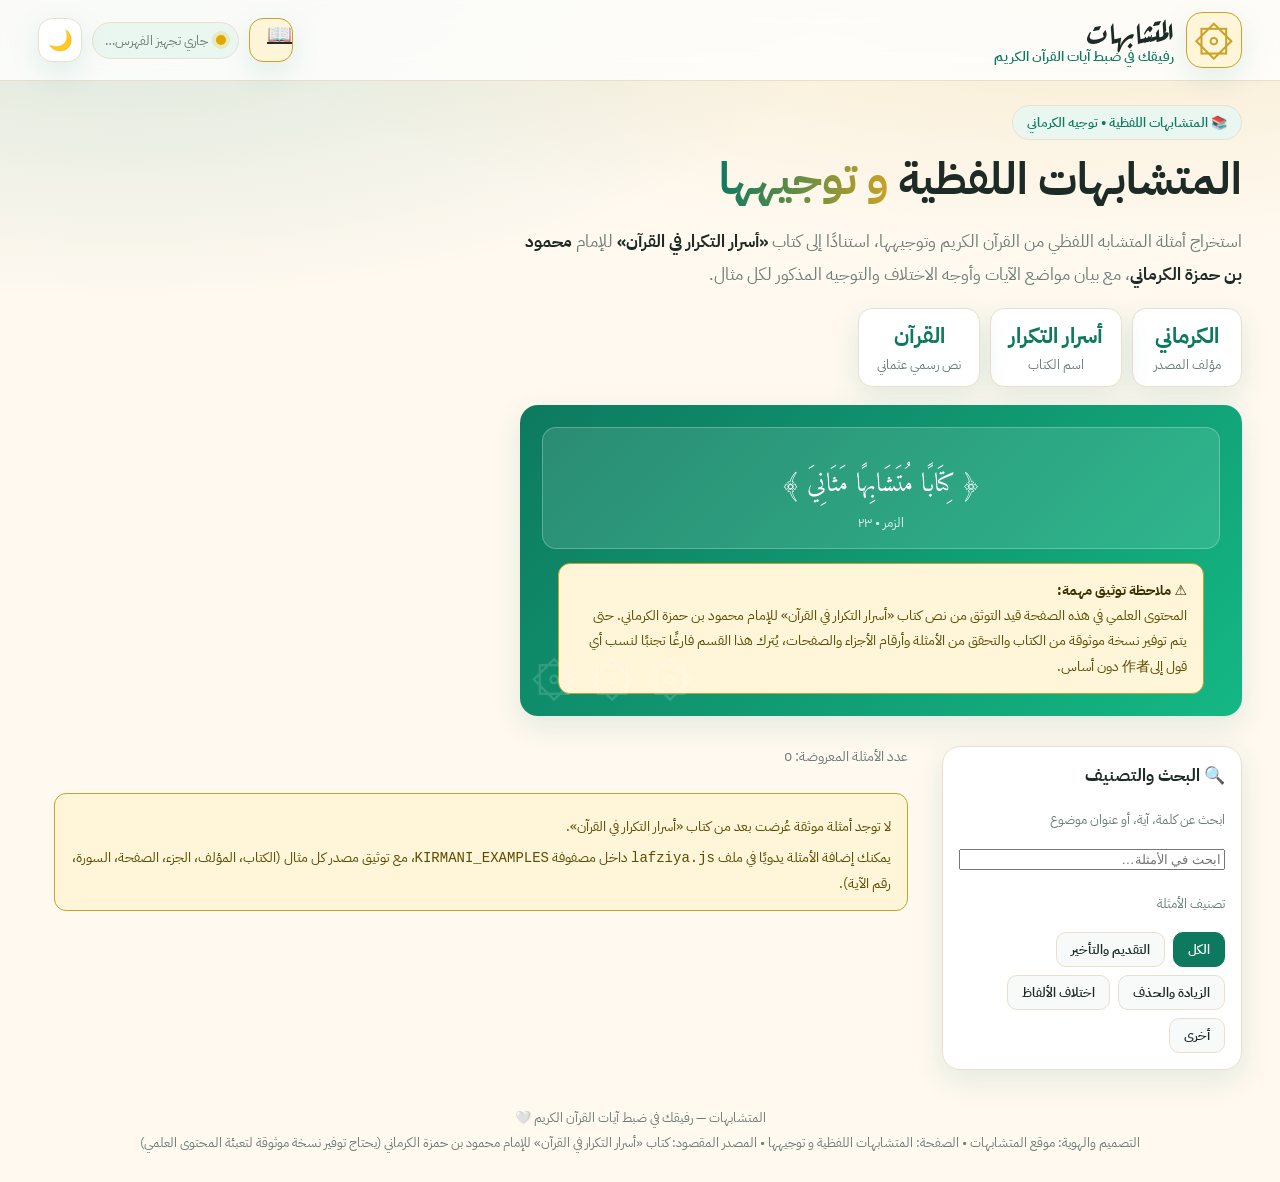
==== lafziya.html @ 7144e2e5 "إضافة صفحة المتشابهات اللفظية و توجيهها مع هيكلة البحث والتصنيف والتوثيق" ====
<!DOCTYPE html>
<html lang="ar" dir="rtl" data-theme="light">
<head>
<meta charset="UTF-8" />
<meta name="viewport" content="width=device-width, initial-scale=1.0" />
<title>المتشابهات اللفظية و توجيهها | المتشابهات</title>
<meta name="description" content="المتشابهات اللفظية في القرآن الكريم وتوجيهها، بناءً على كتاب أسرار التكرار في القرآن للإمام محمود بن حمزة الكرماني." />
<link rel="preconnect" href="https://fonts.googleapis.com" />
<link rel="preconnect" href="https://fonts.gstatic.com" crossorigin />
<link href="https://fonts.googleapis.com/css2?family=IBM+Plex+Sans+Arabic:wght@300;400;500;600;700&family=Amiri+Quran&family=Aref+Ruqaa:wght@400;700&display=swap" rel="stylesheet" />
<link rel="stylesheet" href="styles.css" />
<link rel="icon" href="data:image/svg+xml,<svg xmlns='http://www.w3.org/2000/svg' viewBox='0 0 100 100'><text y='.9em' font-size='90'>۞</text></svg>" />
</head>
<body>

<header class="topbar">
  <div class="container topbar-inner">
    <div class="brand">
      <span class="brand-mark">۞</span>
      <div>
        <h1 class="brand-name">المتشابهات</h1>
        <p class="brand-tag">رفيقك في ضبط آيات القرآن الكريم</p>
      </div>
    </div>
    <div class="topbar-actions">
      <a href="lafziya.html" class="btn-icon" aria-label="المتشابهات اللفظية" title="المتشابهات اللفظية و توجيهها" style="background:var(--goldbg);border-color:var(--full-border);color:var(--text)">📖</a>
      <span id="corpusStatus" class="corpus-status" title="حالة فهرس المتشابهات">
        <span class="dot"></span><span id="corpusStatusText">جاري تجهيز الفهرس…</span>
      </span>
      <button id="themeToggle" class="btn-icon" aria-label="تبديل المظهر" title="ليلي / نهاري">
        <span id="themeIcon">🌙</span>
      </button>
    </div>
  </div>
</header>

<section class="hero" style="padding:24px 0 12px">
  <div class="container hero-inner">
    <div class="hero-text">
      <span class="pill">📚 المتشابهات اللفظية • توجيه الكرماني</span>
      <h2>المتشابهات اللفظية <span class="grad">و توجيهها</span></h2>
      <p class="hero-sub">استخراج أمثلة المتشابه اللفظي من القرآن الكريم وتوجيهها، استنادًا إلى كتاب <b>«أسرار التكرار في القرآن»</b> للإمام <b>محمود بن حمزة الكرماني</b>، مع بيان مواضع الآيات وأوجه الاختلاف والتوجيه المذكور لكل مثال.</p>
      <div class="hero-stats" style="margin-top:14px">
        <div><b>الكرماني</b><small>مؤلف المصدر</small></div>
        <div><b>أسرار التكرار</b><small>اسم الكتاب</small></div>
        <div><b>القرآن</b><small>نص رسمي عثماني</small></div>
      </div>
    </div>
    <div class="hero-card" style="grid-column:1">
      <div class="orn">﴿ كِتَابًا مُتَشَابِهًا مَثَانِيَ ﴾<small>الزمر • ٢٣</small></div>
      <div class="source-notice" style="margin-top:14px">
        <b>⚠️ ملاحظة توثيق مهمة:</b><br>
        المحتوى العلمي في هذه الصفحة قيد التوثق من نص كتاب «أسرار التكرار في القرآن» للإمام محمود بن حمزة الكرماني. حتى يتم توفير نسخة موثوقة من الكتاب والتحقق من الأمثلة وأرقام الأجزاء والصفحات، يُترك هذا القسم فارغًا تجنبًا لنسب أي قول إلى作者 دون أساس.
      </div>
    </div>
  </div>
</section>

<main class="container lafziya-layout">
  <!-- الشريط الجانبي: البحث والتصنيف -->
  <aside class="controls-panel">
    <h3>🔍 البحث والتصنيف</h3>
    <div class="section-sub">ابحث عن كلمة، آية، أو عنوان موضوع</div>
    <input id="lafziyaSearch" type="search" placeholder="ابحث في الأمثلة…" aria-label="بحث في المتشابهات اللفظية" />
    <div class="section-sub" style="margin-top:10px">تصنيف الأمثلة</div>
    <div class="categories" id="lafziyaCategories">
      <button class="cat-btn active" data-cat="all">الكل</button>
      <button class="cat-btn" data-cat="تقديم وتأخير">التقديم والتأخير</button>
      <button class="cat-btn" data-cat="زيادة وحذف">الزيادة والحذف</button>
      <button class="cat-btn" data-cat="اختلاف الألفاظ">اختلاف الألفاظ</button>
      <button class="cat-btn" data-cat="أخرى">أخرى</button>
    </div>
  </aside>

  <!-- المحتوى الرئيسي: البطاقات -->
  <section class="results-panel">
    <div id="lafziyaCount"></div>
    <div id="lafziyaNotice" class="source-notice">
      <p>لا توجد أمثلة موثقة عُرضت بعد من كتاب «أسرار التكرار في القرآن».</p>
      <p class="section-sub">يمكنك إضافة الأمثلة يدويًا في ملف <code>lafziya.js</code> داخل مصفوفة <code>KIRMANI_EXAMPLES</code>، مع توثيق مصدر كل مثال (الكتاب، المؤلف، الجزء، الصفحة، السورة، رقم الآية).</p>
    </div>
    <div id="lafziyaGrid" class="cards-grid"></div>
  </section>
</main>

<footer>
  <div class="container foot">
    <div>المتشابهات — رفيقك في ضبط آيات القرآن الكريم 🤍</div>
    <div class="sources">التصميم والهوية: موقع المتشابهات • الصفحة: المتشابهات اللفظية و توجيهها • المصدر المقصود: كتاب «أسرار التكرار في القرآن» للإمام محمود بن حمزة الكرماني (يحتاج توفير نسخة موثوقة لتعبئة المحتوى العلمي)</div>
  </div>
</footer>

<script src="lafziya.js"></script>
</body>
</html>
---- styles.css ----
*{box-sizing:border-box}
:root{
  --radius:18px;
  --shadow:0 10px 30px rgba(13,122,95,.12);
}
html[data-theme="light"]{
  --bg:#FFF9F0; --bg2:#FFF3E0; --card:#FFFFFF; --card2:#F8FAF9;
  --text:#1d2b26; --muted:#6b7d77; --border:#eadfce;
  --primary:#0D7A5F; --primary2:#0a5f4b; --gold:#C9A227; --goldbg:#FFF6DA;
  --full-bg:linear-gradient(135deg,#FFF6DA,#FFEFC2); --full-border:#C9A227;
  --part-bg:#EFFAF6; --mark:#FFE08A; --mark-part:#BDEFD9;
  --hero1:#0D7A5F; --hero2:#14b884; --chip:#EAF7F1;
  --audio:#F1F8F5;
}
html[data-theme="dark"]{
  --bg:#0B1420; --bg2:#0F1D2E; --card:#142536; --card2:#0F1D2E;
  --text:#EDF4F0; --muted:#9DB4AA; --border:#234052;
  --primary:#2DD4A7; --primary2:#5EEABB; --gold:#E8C547; --goldbg:#2a2410;
  --full-bg:linear-gradient(135deg,#2b250f,#3a3013); --full-border:#E8C547;
  --part-bg:#10262b; --mark:#6b5a17; --mark-part:#134e3c;
  --hero1:#0e2a24; --hero2:#134e3c; --chip:#142c28;
  --audio:#0d1d29;
  --shadow:0 10px 30px rgba(0,0,0,.45);
}
html,body{margin:0;padding:0}
body{
  font-family:"IBM Plex Sans Arabic",system-ui,Tahoma,sans-serif;
  background:var(--bg); color:var(--text);
  background-image:radial-gradient(900px 300px at 85% -50px, rgba(201,162,39,.18), transparent),
                   radial-gradient(700px 300px at 10% 0, rgba(13,122,95,.15), transparent);
  min-height:100vh;
}
.container{max-width:1240px;margin:0 auto;padding:0 18px}
.quran{font-family:"Amiri Quran",serif;line-height:2.1}

/* Topbar */
.topbar{position:sticky;top:0;z-index:50;backdrop-filter:blur(12px);
  background:color-mix(in srgb, var(--card) 82%, transparent);
  border-bottom:1px solid var(--border)}
.topbar-inner{display:flex;align-items:center;justify-content:space-between;padding:12px 18px;gap:12px}
.brand{display:flex;align-items:center;gap:12px}
.brand-mark{font-size:38px;color:var(--gold);line-height:1;
  width:56px;height:56px;display:grid;place-items:center;border-radius:16px;
  background:var(--goldbg);border:1px solid var(--full-border);box-shadow:var(--shadow)}
.brand-name{margin:0;font-family:"Aref Ruqaa",serif;font-size:30px;line-height:1}
.brand-tag{margin:2px 0 0;color:var(--primary);font-weight:600;font-size:14px}
.topbar-actions{display:flex;align-items:center;gap:10px}
.corpus-status{display:flex;align-items:center;gap:8px;font-size:13px;color:var(--muted);
  background:var(--chip);border:1px solid var(--border);padding:8px 12px;border-radius:999px}
.corpus-status .dot{width:10px;height:10px;border-radius:50%;background:#e0a800;box-shadow:0 0 0 4px rgba(224,168,0,.2);animation:pulse 1.4s infinite}
.corpus-status.ready .dot{background:#16a34a;box-shadow:0 0 0 4px rgba(22,163,74,.2);animation:none}
@keyframes pulse{50%{opacity:.4}}
.btn-icon{border:1px solid var(--border);background:var(--card);color:var(--text);
  width:44px;height:44px;border-radius:14px;font-size:20px;cursor:pointer;box-shadow:var(--shadow)}
.btn-icon:hover{transform:translateY(-1px)}

/* Hero */
.hero{padding:28px 0 10px}
.hero-inner{display:grid;grid-template-columns:1.4fr .9fr;gap:18px;align-items:stretch}
.hero-text h2{font-size:clamp(28px,4vw,44px);margin:10px 0;line-height:1.35}
.grad{background:linear-gradient(90deg,var(--primary),var(--gold));-webkit-background-clip:text;background-clip:text;color:transparent}
.pill{display:inline-block;background:var(--chip);border:1px solid var(--border);color:var(--primary);
  padding:7px 14px;border-radius:999px;font-size:13px;font-weight:600}
.hero-sub{color:var(--muted);font-size:17px;line-height:1.9}
.hero-sub b{color:var(--text)}
.hero-steps{display:flex;gap:10px;flex-wrap:wrap;margin:14px 0}
.step{background:var(--card);border:1px solid var(--border);border-radius:14px;padding:10px 14px;font-weight:600;box-shadow:var(--shadow)}
.step span{background:var(--primary);color:#fff;width:28px;height:28px;display:inline-grid;place-items:center;border-radius:50%;margin-left:8px;font-size:14px}
.hero-stats{display:flex;gap:10px;flex-wrap:wrap}
.hero-stats div{background:var(--card);border:1px solid var(--border);border-radius:14px;padding:10px 18px;text-align:center;min-width:110px;box-shadow:var(--shadow)}
.hero-stats b{display:block;font-size:22px;color:var(--primary)}
.hero-stats small{color:var(--muted)}
.hero-card{background:linear-gradient(135deg,var(--hero1),var(--hero2));color:#fff;border-radius:var(--radius);
  padding:22px;position:relative;overflow:hidden;box-shadow:var(--shadow)}
.hero-card::after{content:"۞ ۞ ۞";position:absolute;left:10px;bottom:6px;opacity:.15;font-size:44px}
.orn{font-family:"Amiri Quran",serif;font-size:26px;text-align:center;background:rgba(255,255,255,.12);
  border:1px solid rgba(255,255,255,.25);border-radius:14px;padding:16px}
.orn small{display:block;font-family:"IBM Plex Sans Arabic";font-size:13px;opacity:.85;margin-top:6px}
.hero-hint{margin-top:14px;background:rgba(255,255,255,.12);border-radius:14px;padding:12px 14px;font-size:14px}
.hero-hint ul{margin:8px 0 0;padding:0;list-style:none;display:grid;gap:6px}
.lg-full,.lg-part{display:inline-block;width:16px;height:16px;border-radius:5px;vertical-align:middle;margin-left:6px}
.lg-full{background:var(--gold)} .lg-part{background:#7ef0c1}
.reciters-note{margin-top:12px;font-size:14px;background:rgba(0,0,0,.18);padding:10px;border-radius:12px}

/* Layout */
.layout{display:grid;grid-template-columns:400px 1fr;gap:18px;padding:18px;align-items:start}
.panel{background:var(--card);border:1px solid var(--border);border-radius:var(--radius);box-shadow:var(--shadow);overflow:hidden}
.panel-head,.ayah-head,.result-head{padding:16px;border-bottom:1px solid var(--border)}
.panel-head h3,.result-head h3,.ayah-head h4{margin:0 0 10px}
#surahSearch,#ayahSearch{width:100%;padding:12px 14px;border-radius:12px;border:1px solid var(--border);
  background:var(--card2);color:var(--text);font-family:inherit;font-size:15px}
#surahSearch:focus,#ayahSearch:focus{outline:2px solid var(--primary)}
.surah-grid{display:grid;grid-template-columns:1fr 1fr;gap:8px;padding:14px;max-height:340px;overflow:auto}
.surah-btn{display:flex;align-items:center;gap:10px;border:1px solid var(--border);background:var(--card2);
  border-radius:12px;padding:9px 10px;cursor:pointer;font-family:inherit;color:var(--text);text-align:right;transition:.15s}
.surah-btn:hover{border-color:var(--primary);transform:translateY(-1px)}
.surah-btn.active{background:var(--primary);color:#fff;border-color:var(--primary)}
.surah-btn.active small{color:#e6fff4}
.surah-num{background:var(--goldbg);border:1px solid var(--full-border);color:var(--text);
  min-width:34px;height:34px;border-radius:10px;display:grid;place-items:center;font-weight:700;font-size:13px}
.surah-btn.active .surah-num{background:rgba(255,255,255,.2);color:#fff;border-color:transparent}
.surah-btn b{font-size:14px;display:block} .surah-btn small{color:var(--muted);font-size:11px}
.ayah-head{display:flex;gap:10px;align-items:center;justify-content:space-between}
.ayah-head h4{margin:0} #ayahSearch{width:120px}
.ayah-list{max-height:520px;overflow:auto;padding:12px;display:grid;gap:8px}
.ayah-item{border:1px solid var(--border);background:var(--card2);border-radius:12px;padding:10px 12px;cursor:pointer;transition:.15s}
.ayah-item:hover{border-color:var(--primary)}
.ayah-item.active{border:2px solid var(--primary);background:var(--part-bg)}
.ayah-item .n{font-size:12px;font-weight:700;color:var(--primary);background:var(--chip);border-radius:999px;padding:2px 10px;margin-left:8px}
.ayah-item .t{font-family:"Amiri Quran",serif;font-size:18px;line-height:2}

/* Result */
.result-panel{padding-bottom:18px}
.selected-card{margin:16px;border-radius:16px;border:2px solid var(--primary);overflow:hidden}
.selected-card.hidden{display:none}
.sel-top{background:linear-gradient(135deg,var(--primary),var(--primary2));color:#fff;padding:14px 18px;display:flex;justify-content:space-between;align-items:center;gap:10px;flex-wrap:wrap}
html[data-theme="dark"] .sel-top{color:#06251d}
.sel-top h3{margin:0;font-size:18px}
.sel-badges{display:flex;gap:8px;flex-wrap:wrap}
.sel-badges span{background:rgba(255,255,255,.22);padding:4px 12px;border-radius:999px;font-size:13px;font-weight:600}
.sel-text{padding:20px;font-size:26px;text-align:center;background:var(--goldbg)}
.sel-text mark{background:var(--mark);padding:0 6px;border-radius:6px}
.sel-audio{display:grid;gap:10px;padding:14px;background:var(--card)}
.reciter-box audio{width:100%;height:38px}
.reciter-pick{display:flex;align-items:center;gap:10px;font-weight:700;font-size:14px;color:var(--primary);flex-wrap:wrap}
.reciter-select{font-family:inherit;font-size:14px;font-weight:600;color:var(--text);
  background:var(--audio);border:1px solid var(--border);border-radius:10px;padding:9px 12px;cursor:pointer;max-width:100%}
.reciter-select:focus{outline:2px solid var(--primary)}
.audio-box{display:none}
.audio-box.show{display:grid;gap:8px}
.reciter{background:var(--audio);border:1px solid var(--border);border-radius:12px;padding:10px}
.reciter b{font-size:13px;display:block;margin-bottom:6px;color:var(--primary)}
.reciter audio{width:100%;height:36px}
.tafsir{margin:0 14px 14px;background:var(--part-bg);border:1px solid var(--border);border-right:4px solid var(--primary);border-radius:12px;padding:12px 14px;font-size:15px;line-height:1.9}
.tafsir b{color:var(--primary)}
.sel-actions{display:flex;gap:8px;padding:0 14px 14px}
.mini-btn{border:1px solid var(--border);background:var(--card2);color:var(--text);border-radius:10px;padding:8px 14px;cursor:pointer;font-family:inherit;font-size:13px;font-weight:600}
.mini-btn:hover{border-color:var(--primary)}

.result-head{display:flex;align-items:center;justify-content:space-between;gap:10px;flex-wrap:wrap}
.result-head small{color:var(--muted)}
.tabs{display:flex;gap:6px;background:var(--card2);padding:5px;border-radius:12px;border:1px solid var(--border)}
.tab{border:0;background:transparent;color:var(--muted);padding:8px 16px;border-radius:9px;cursor:pointer;font-family:inherit;font-weight:700;font-size:14px}
.tab.active{background:var(--primary);color:#fff}
.loading{display:flex;align-items:center;gap:10px;justify-content:center;padding:26px;color:var(--muted)}
.loading.hidden{display:none}
.spinner{width:22px;height:22px;border:3px solid var(--border);border-top-color:var(--primary);border-radius:50%;animation:spin 1s linear infinite}
@keyframes spin{to{transform:rotate(360deg)}}
.empty-result{text-align:center;padding:40px 20px;color:var(--muted)}
.empty-result.hidden{display:none}
.empty-art{font-size:70px;color:var(--gold)}
.muted{color:var(--muted)} .small{font-size:13px}
.sec-title{margin:18px 16px 4px;font-size:18px;display:flex;align-items:center;gap:10px}
.sec-title.full{color:var(--gold)} .sec-title.part{color:var(--primary)}
.badge{background:var(--primary);color:#fff;font-size:12px;border-radius:999px;padding:3px 12px}
.sec-title.full .badge{background:var(--gold);color:#3d2f00}
.sec-desc{margin:0 16px 10px;color:var(--muted);font-size:14px}
.sec-desc mark{background:var(--mark-part);padding:0 6px;border-radius:5px}
.cards{display:grid;gap:12px;padding:0 16px}
.hidden{display:none!important}
.card{border-radius:14px;padding:14px;border:1px solid var(--border);background:var(--card2)}
.card.full{background:var(--full-bg);border:2px solid var(--full-border);box-shadow:0 6px 20px rgba(201,162,39,.25)}
.card.part{border-right:4px solid var(--primary)}
.card-top{display:flex;justify-content:space-between;align-items:center;gap:8px;flex-wrap:wrap;margin-bottom:8px}
.surah-tag{font-weight:700;font-size:14px;background:var(--chip);border:1px solid var(--border);padding:5px 12px;border-radius:999px}
.card.full .surah-tag{background:rgba(255,255,255,.6);border-color:var(--full-border)}
.match-tag{font-size:12px;font-weight:700;padding:4px 12px;border-radius:999px}
.match-tag.f{background:var(--gold);color:#3d2f00}
.match-tag.p{background:var(--primary);color:#fff}
html[data-theme="dark"] .match-tag.p{color:#06251d}
.card-text{font-family:"Amiri Quran",serif;font-size:21px;line-height:2.1;margin:6px 0}
.card-text mark{background:var(--mark);border-radius:6px;padding:0 5px}
.card.part .card-text mark{background:var(--mark-part)}
.phrase{font-size:13px;color:var(--muted);background:var(--card);border:1px dashed var(--border);border-radius:10px;padding:8px 12px;margin:8px 0}
.phrase b{color:var(--primary)}
.sim-bar{height:8px;background:var(--border);border-radius:99px;overflow:hidden;margin:8px 0}
.sim-bar i{display:block;height:100%;background:linear-gradient(90deg,var(--primary),var(--gold));border-radius:99px}
.card-foot{display:flex;gap:8px;flex-wrap:wrap;margin-top:10px}
.card-foot audio{flex:1;min-width:200px;height:36px}
.tafsir-box{display:none;margin-top:10px;background:var(--card);border:1px solid var(--border);border-radius:10px;padding:10px 12px;font-size:14px;line-height:1.9}
.tafsir-box.show{display:block}
footer{margin:20px 0 30px;color:var(--muted);font-size:13px;text-align:center}
.foot{display:grid;gap:6px}
.sources b{color:var(--primary)}
::-webkit-scrollbar{width:9px;height:9px}
::-webkit-scrollbar-thumb{background:var(--primary);border-radius:99px;opacity:.6}
::-webkit-scrollbar-track{background:transparent}

@media (max-width:980px){
  .hero-inner{grid-template-columns:1fr}
  .layout{grid-template-columns:1fr}
  .sel-audio{grid-template-columns:1fr}
  .surah-grid{grid-template-columns:1fr 1fr}
}

/* ===== صفحة المتشابهات اللفظية ===== */
.lafziya-layout{display:grid;grid-template-columns:300px 1fr;gap:18px;padding:18px;align-items:start}
.controls-panel{background:var(--card);border:1px solid var(--border);border-radius:var(--radius);box-shadow:var(--shadow);overflow:hidden;display:flex;flex-direction:column;gap:14px;padding:16px;position:sticky;top:80px}
.controls-panel h3{margin:0 0 8px;font-size:17px;display:flex;align-items:center;gap:8px}
.controls-panel .section-sub{font-size:13px;color:var(--muted);line-height:1.6;margin-bottom:4px}
.source-notice{background:var(--goldbg);border:1px solid var(--full-border);color:#5d4a00;border-radius:12px;padding:14px 16px;margin:16px 16px 0;font-size:14px;line-height:1.8}
.source-notice b{color:#3d2f00}
.source-notice p{margin:6px 0 0}
.categories{display:flex;flex-wrap:wrap;gap:8px}
.cat-btn{border:1px solid var(--border);background:var(--card2);color:var(--text);border-radius:10px;padding:7px 14px;cursor:pointer;font-family:inherit;font-size:13px;font-weight:600;white-space:nowrap}
.cat-btn.active{background:var(--primary);color:#fff;border-color:var(--primary)}
.cards-grid{display:grid;gap:14px;padding:0 16px 16px}
.lafz-card{border-radius:14px;padding:16px;border:1px solid var(--border);background:var(--card2)}
.lafz-card .card-head{display:flex;justify-content:space-between;align-items:flex-start;gap:10px;flex-wrap:wrap;margin-bottom:10px}
.lafz-title{font-weight:700;font-size:16px;color:var(--primary);line-height:1.4}
.lafz-cat{font-size:12px;padding:4px 10px;border-radius:999px;background:var(--chip);border:1px solid var(--border);color:var(--muted);white-space:nowrap}
.lafz-verses{font-size:13px;color:var(--muted);margin-bottom:8px;background:var(--chip);border:1px solid var(--border);border-radius:10px;padding:6px 10px;display:inline-block}
.lafz-text{font-family:"Amiri Quran",serif;font-size:20px;line-height:2;margin:10px 0}
.lafz-text mark{background:var(--mark);border-radius:6px;padding:0 5px}
.diff-box{background:var(--card);border:1px solid var(--border);border-radius:10px;padding:12px;margin-top:10px}
.diff-box b{color:var(--primary)}
.diff-item{margin:6px 0;font-size:14px;line-height:1.7}
.diff-note{font-size:13px;color:var(--muted);margin-top:8px;border-top:1px dashed var(--border);padding-top:8px}
.source-box{margin-top:10px;font-size:12px;color:var(--muted);background:var(--chip);border:1px solid var(--border);border-radius:10px;padding:8px 12px;line-height:1.6}
.source-box b{color:var(--primary)}
.empty-lafz{text-align:center;padding:50px 20px;color:var(--muted)}
.empty-lafz .empty-art{font-size:70px;color:var(--gold);display:block;margin-bottom:12px}
#lafziyaCount{font-size:14px;color:var(--muted);padding:0 16px 10px}

@media (max-width:980px){
  .lafziya-layout{grid-template-columns:1fr}
  .controls-panel{position:static;top:auto}
}
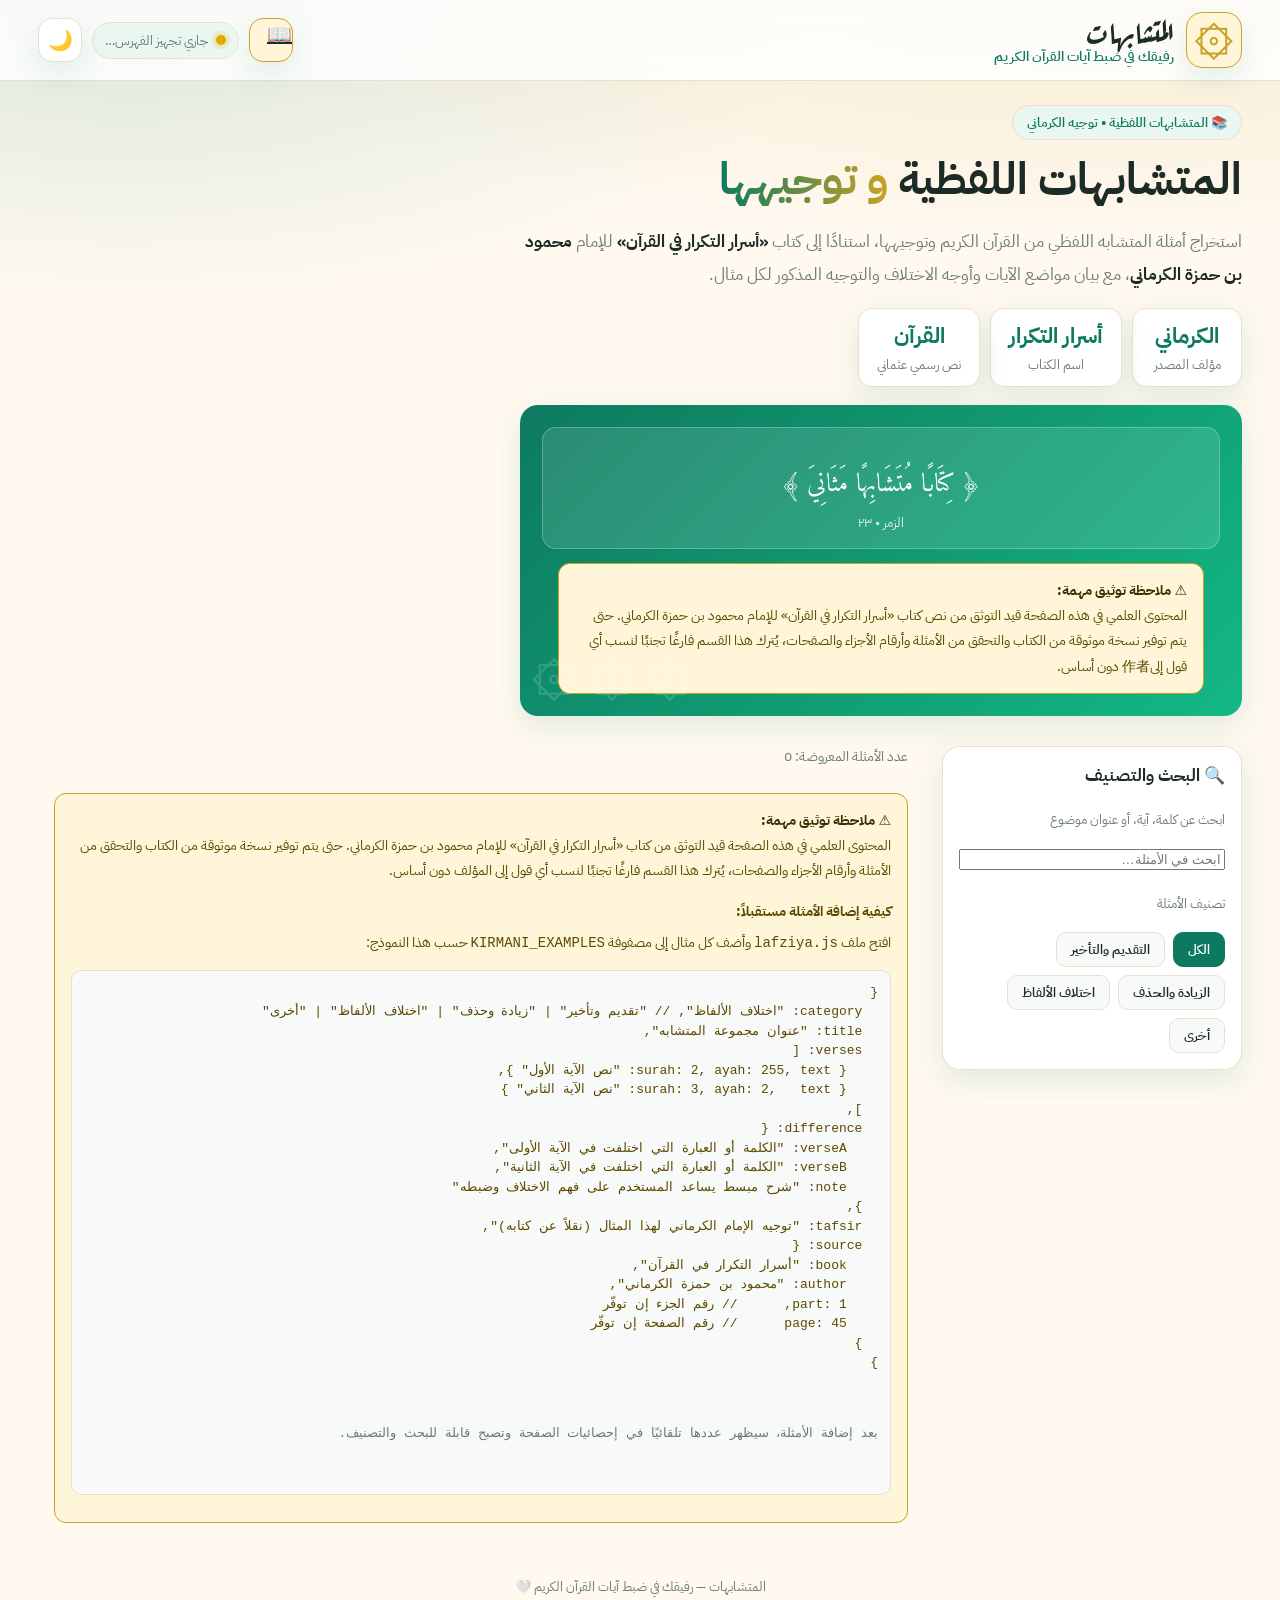
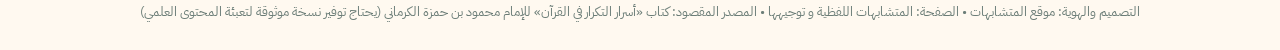
==== commit 80bc009e: "تحسين صفحة المتشابهات اللفظية وإضافة دليل توثيق وإضافة الأمثلة" ====
--- a/lafziya.html
+++ b/lafziya.html
@@ -76,8 +76,32 @@
   <section class="results-panel">
     <div id="lafziyaCount"></div>
     <div id="lafziyaNotice" class="source-notice">
-      <p>لا توجد أمثلة موثقة عُرضت بعد من كتاب «أسرار التكرار في القرآن».</p>
-      <p class="section-sub">يمكنك إضافة الأمثلة يدويًا في ملف <code>lafziya.js</code> داخل مصفوفة <code>KIRMANI_EXAMPLES</code>، مع توثيق مصدر كل مثال (الكتاب، المؤلف، الجزء، الصفحة، السورة، رقم الآية).</p>
+      <b>⚠️ ملاحظة توثيق مهمة:</b><br>
+      المحتوى العلمي في هذه الصفحة قيد التوثق من كتاب «أسرار التكرار في القرآن» للإمام محمود بن حمزة الكرماني. حتى يتم توفير نسخة موثوقة من الكتاب والتحقق من الأمثلة وأرقام الأجزاء والصفحات، يُترك هذا القسم فارغًا تجنبًا لنسب أي قول إلى المؤلف دون أساس.
+
+      <h4 style="margin-top:16px;margin-bottom:6px">كيفية إضافة الأمثلة مستقبلاً:</h4>
+      <p>افتح ملف <code>lafziya.js</code> وأضف كل مثال إلى مصفوفة <code>KIRMANI_EXAMPLES</code> حسب هذا النموذج:</p>
+      <pre style="background:var(--card2);border:1px solid var(--border);border-radius:10px;padding:12px;font-size:13px;overflow:auto;line-height:1.5"><code>{
+  category: "اختلاف الألفاظ", // "تقديم وتأخير" | "زيادة وحذف" | "اختلاف الألفاظ" | "أخرى"
+  title: "عنوان مجموعة المتشابه",
+  verses: [
+    { surah: 2, ayah: 255, text: "نص الآية الأول" },
+    { surah: 3, ayah: 2,   text: "نص الآية الثاني" }
+  ],
+  difference: {
+    verseA: "الكلمة أو العبارة التي اختلفت في الآية الأولى",
+    verseB: "الكلمة أو العبارة التي اختلفت في الآية الثانية",
+    note: "شرح مبسط يساعد المستخدم على فهم الاختلاف وضبطه"
+  },
+  tafsir: "توجيه الإمام الكرماني لهذا المثال (نقلاً عن كتابه)",
+  source: {
+    book: "أسرار التكرار في القرآن",
+    author: "محمود بن حمزة الكرماني",
+    part: 1,      // رقم الجزء إن توفّر
+    page: 45      // رقم الصفحة إن توفّر
+  }
+}</code></p>
+      <p class="muted small">بعد إضافة الأمثلة، سيظهر عددها تلقائيًا في إحصائيات الصفحة وتصبح قابلة للبحث والتصنيف.</p>
     </div>
     <div id="lafziyaGrid" class="cards-grid"></div>
   </section>
